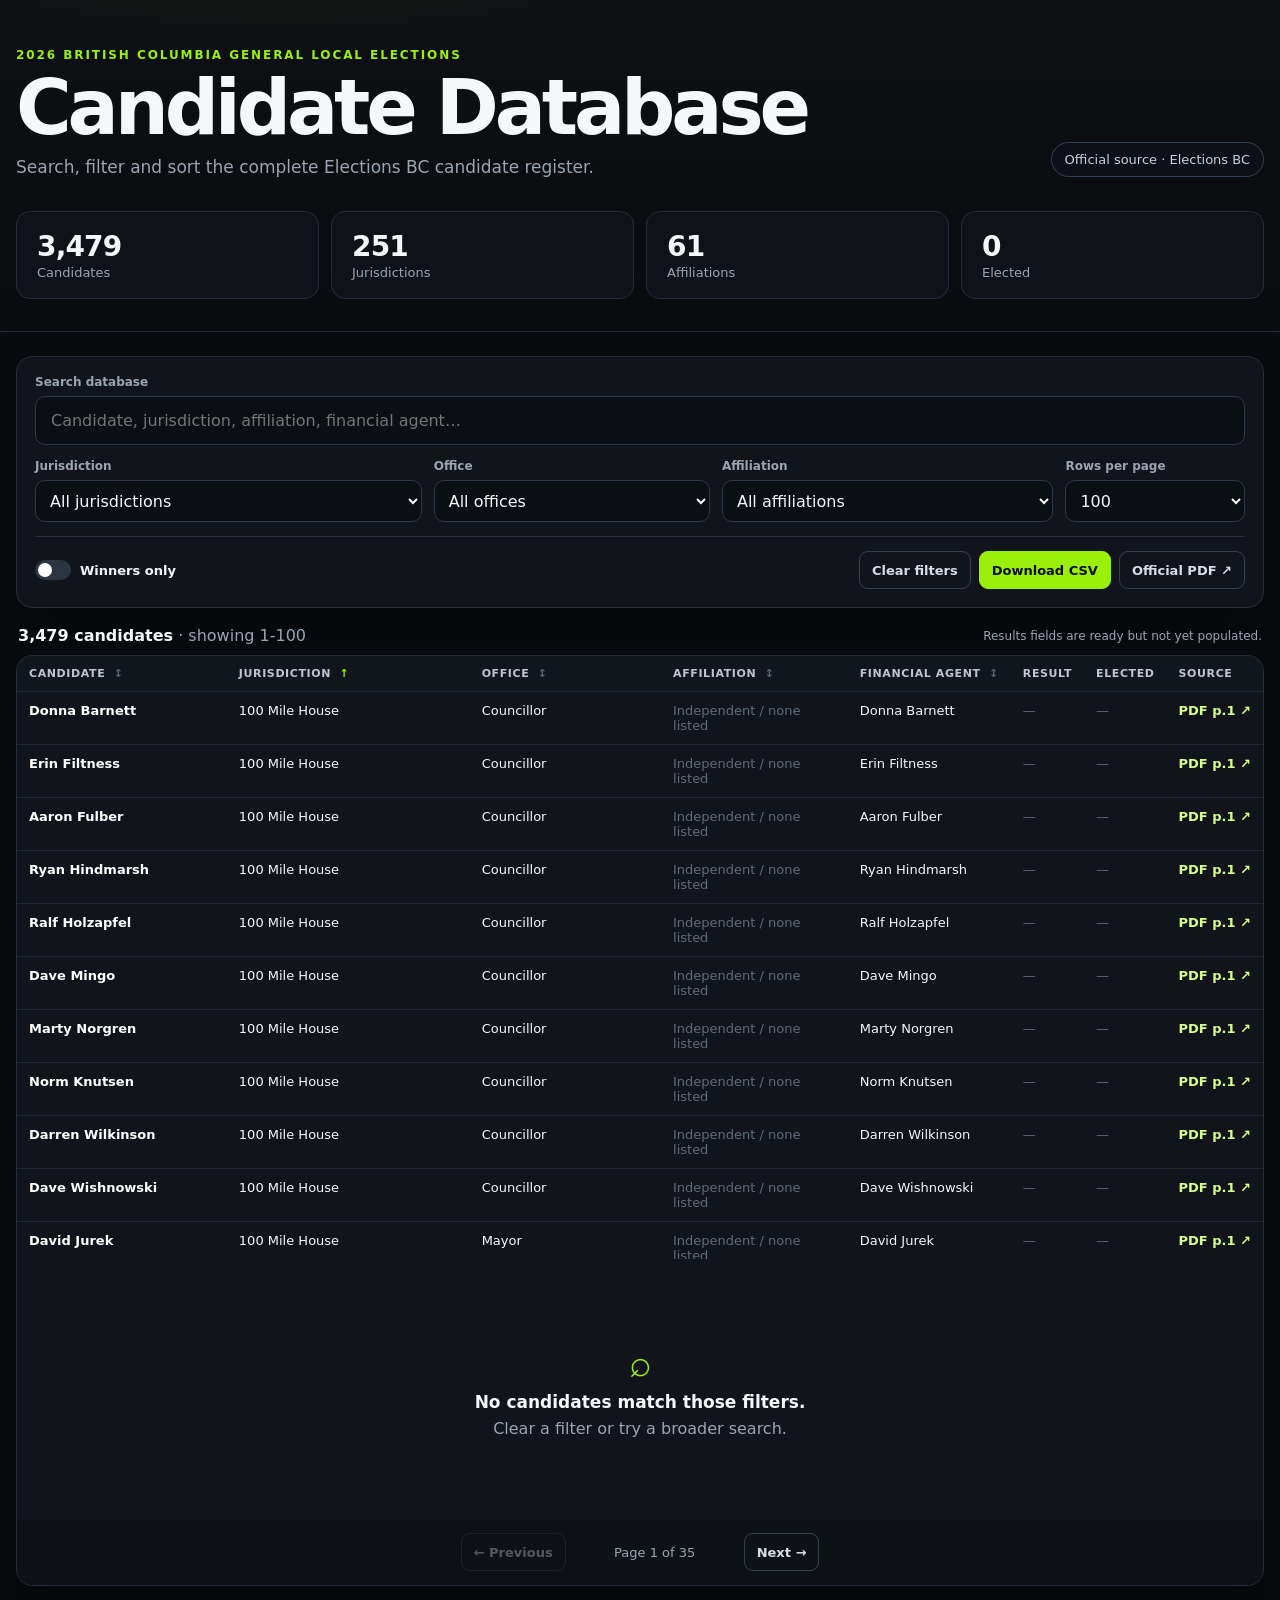
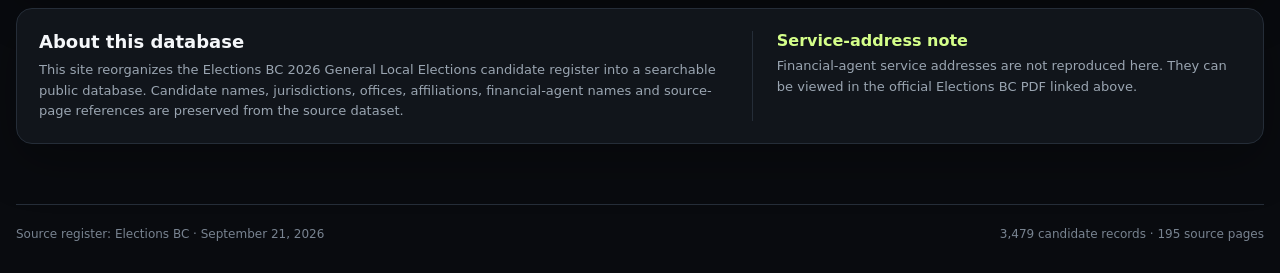
==== index.html @ 19ee2816 "Add files via upload" ====
<!doctype html>
<html lang="en">
<head>
  <meta charset="utf-8" />
  <meta name="viewport" content="width=device-width, initial-scale=1" />
  <meta name="description" content="Searchable database of candidates in the 2026 British Columbia General Local Elections, sourced from Elections BC." />
  <title>BC 2026 Local Elections — Candidate Database</title>
  <link rel="stylesheet" href="styles.css" />
</head>
<body>
  <header class="hero">
    <div class="hero-inner">
      <div class="eyebrow">2026 BRITISH COLUMBIA GENERAL LOCAL ELECTIONS</div>
      <div class="hero-row">
        <div>
          <h1>Candidate Database</h1>
          <p class="lede">Search, filter and sort the complete Elections BC candidate register.</p>
        </div>
        <div class="source-pill">Official source · Elections BC</div>
      </div>

      <div class="stats" aria-label="Database summary">
        <div class="stat">
          <span class="stat-value" id="statCandidates">3,479</span>
          <span class="stat-label">Candidates</span>
        </div>
        <div class="stat">
          <span class="stat-value" id="statJurisdictions">—</span>
          <span class="stat-label">Jurisdictions</span>
        </div>
        <div class="stat">
          <span class="stat-value" id="statAffiliations">—</span>
          <span class="stat-label">Affiliations</span>
        </div>
        <div class="stat">
          <span class="stat-value" id="statElected">0</span>
          <span class="stat-label">Elected</span>
        </div>
      </div>
    </div>
  </header>

  <main class="shell">
    <section class="panel controls-panel">
      <div class="search-wrap">
        <label for="search" class="control-label">Search database</label>
        <input id="search" class="search" type="search"
          placeholder="Candidate, jurisdiction, affiliation, financial agent…"
          autocomplete="off" />
      </div>

      <div class="filter-grid">
        <div>
          <label for="jurisdictionFilter" class="control-label">Jurisdiction</label>
          <select id="jurisdictionFilter"><option value="">All jurisdictions</option></select>
        </div>
        <div>
          <label for="officeFilter" class="control-label">Office</label>
          <select id="officeFilter"><option value="">All offices</option></select>
        </div>
        <div>
          <label for="affiliationFilter" class="control-label">Affiliation</label>
          <select id="affiliationFilter"><option value="">All affiliations</option></select>
        </div>
        <div>
          <label for="pageSize" class="control-label">Rows per page</label>
          <select id="pageSize">
            <option value="50">50</option>
            <option value="100" selected>100</option>
            <option value="250">250</option>
            <option value="100000">All</option>
          </select>
        </div>
      </div>

      <div class="control-footer">
        <label class="toggle" id="electedToggleWrap" title="This becomes useful once election results are added.">
          <input type="checkbox" id="electedOnly" />
          <span class="toggle-ui"></span>
          <span>Winners only</span>
        </label>

        <div class="actions">
          <button id="clearFilters" class="button ghost" type="button">Clear filters</button>
          <a class="button" href="bc-2026-candidates.csv" download>Download CSV</a>
          <a class="button ghost" href="https://elections.bc.ca/docs/lecfa/Registered-Candidates-LEGE-2026-10-17.pdf" target="_blank" rel="noopener">Official PDF ↗</a>
        </div>
      </div>
    </section>

    <section class="results-head">
      <div>
        <strong id="resultCount">Loading…</strong>
        <span class="muted" id="resultContext"></span>
      </div>
      <div class="muted small" id="resultsStatus">Results fields are ready but not yet populated.</div>
    </section>

    <section class="table-card">
      <div class="table-scroll">
        <table id="candidateTable">
          <thead>
            <tr>
              <th><button class="sort" data-sort="candidate">Candidate <span>↕</span></button></th>
              <th><button class="sort" data-sort="jurisdiction">Jurisdiction <span>↕</span></button></th>
              <th><button class="sort" data-sort="office">Office <span>↕</span></button></th>
              <th><button class="sort" data-sort="affiliation">Affiliation <span>↕</span></button></th>
              <th><button class="sort" data-sort="financialAgent">Financial Agent <span>↕</span></button></th>
              <th>Result</th>
              <th>Elected</th>
              <th>Source</th>
            </tr>
          </thead>
          <tbody id="candidateBody"></tbody>
        </table>
      </div>

      <div class="empty" id="emptyState" hidden>
        <div class="empty-icon">⌕</div>
        <strong>No candidates match those filters.</strong>
        <span>Clear a filter or try a broader search.</span>
      </div>

      <nav class="pager" aria-label="Candidate pagination">
        <button class="button ghost" id="prevPage" type="button">← Previous</button>
        <span id="pageIndicator">Page 1</span>
        <button class="button ghost" id="nextPage" type="button">Next →</button>
      </nav>
    </section>

    <section class="about panel">
      <div>
        <h2>About this database</h2>
        <p>
          This site reorganizes the Elections BC 2026 General Local Elections candidate register
          into a searchable public database. Candidate names, jurisdictions, offices, affiliations,
          financial-agent names and source-page references are preserved from the source dataset.
        </p>
      </div>
      <div class="notice">
        <strong>Service-address note</strong>
        <p>
          Financial-agent service addresses are not reproduced here. They can be viewed in the
          official Elections BC PDF linked above.
        </p>
      </div>
    </section>
  </main>

  <footer>
    <div>Source register: Elections BC · September 21, 2026</div>
    <div>3,479 candidate records · 195 source pages</div>
  </footer>

  <script src="app.js"></script>
</body>
</html>
---- styles.css ----
:root {
  --bg: #090b0f;
  --panel: #11151b;
  --panel-2: #151a22;
  --line: #252d38;
  --text: #f5f7fa;
  --muted: #9aa5b1;
  --accent: #9bf00b;
  --accent-2: #d5ff8a;
  --danger: #ff6b6b;
  --shadow: 0 18px 50px rgba(0,0,0,.28);
}

* { box-sizing: border-box; }
html { color-scheme: dark; }
body {
  margin: 0;
  background:
    radial-gradient(900px 420px at 22% -10%, rgba(155,240,11,.11), transparent 60%),
    var(--bg);
  color: var(--text);
  font-family: Inter, ui-sans-serif, system-ui, -apple-system, BlinkMacSystemFont, "Segoe UI", sans-serif;
}

a { color: inherit; }
button, input, select { font: inherit; }

.hero {
  border-bottom: 1px solid var(--line);
  background: linear-gradient(180deg, rgba(255,255,255,.018), transparent);
}
.hero-inner, .shell, footer {
  width: min(1500px, calc(100% - 32px));
  margin: 0 auto;
}
.hero-inner { padding: 48px 0 32px; }
.eyebrow {
  color: var(--accent);
  font-size: 12px;
  font-weight: 800;
  letter-spacing: .16em;
  margin-bottom: 10px;
}
.hero-row {
  display: flex;
  align-items: flex-end;
  justify-content: space-between;
  gap: 24px;
}
h1 {
  margin: 0;
  font-size: clamp(38px, 6vw, 76px);
  line-height: .94;
  letter-spacing: -.055em;
}
.lede {
  margin: 14px 0 0;
  color: var(--muted);
  font-size: 17px;
}
.source-pill {
  border: 1px solid #344050;
  background: #0d1117;
  border-radius: 999px;
  padding: 9px 13px;
  color: #c8d0da;
  white-space: nowrap;
  font-size: 13px;
}
.stats {
  display: grid;
  grid-template-columns: repeat(4, minmax(0, 1fr));
  gap: 12px;
  margin-top: 34px;
}
.stat {
  padding: 18px 20px;
  border: 1px solid var(--line);
  background: rgba(17,21,27,.8);
  border-radius: 14px;
}
.stat-value {
  display: block;
  font-size: 28px;
  font-weight: 850;
  letter-spacing: -.03em;
}
.stat-label {
  color: var(--muted);
  font-size: 13px;
  margin-top: 2px;
  display: block;
}

.shell { padding: 24px 0 60px; }
.panel, .table-card {
  background: var(--panel);
  border: 1px solid var(--line);
  border-radius: 16px;
  box-shadow: var(--shadow);
}
.controls-panel { padding: 18px; }
.control-label {
  display: block;
  font-size: 12px;
  color: var(--muted);
  font-weight: 750;
  margin-bottom: 7px;
}
.search, select {
  width: 100%;
  background: #0b0e13;
  color: var(--text);
  border: 1px solid #303947;
  border-radius: 10px;
  outline: none;
}
.search {
  padding: 14px 15px;
  font-size: 16px;
}
.search:focus, select:focus {
  border-color: var(--accent);
  box-shadow: 0 0 0 3px rgba(155,240,11,.10);
}
.filter-grid {
  display: grid;
  grid-template-columns: 1.4fr 1fr 1.2fr .65fr;
  gap: 12px;
  margin-top: 14px;
}
select { min-height: 42px; padding: 9px 10px; }

.control-footer {
  display: flex;
  justify-content: space-between;
  align-items: center;
  gap: 16px;
  padding-top: 14px;
  margin-top: 14px;
  border-top: 1px solid var(--line);
}
.actions {
  display: flex;
  gap: 8px;
  flex-wrap: wrap;
  justify-content: flex-end;
}
.button {
  min-height: 38px;
  display: inline-flex;
  align-items: center;
  justify-content: center;
  border: 1px solid var(--accent);
  background: var(--accent);
  color: #0a0c0f;
  border-radius: 9px;
  padding: 8px 12px;
  font-weight: 800;
  font-size: 13px;
  cursor: pointer;
  text-decoration: none;
}
.button:hover { filter: brightness(1.06); }
.button.ghost {
  background: transparent;
  color: #d7dde5;
  border-color: #35404e;
}
.button:disabled {
  opacity: .35;
  cursor: not-allowed;
}

.toggle {
  display: inline-flex;
  align-items: center;
  gap: 9px;
  font-size: 13px;
  font-weight: 750;
  cursor: pointer;
  user-select: none;
}
.toggle input { position: absolute; opacity: 0; pointer-events: none; }
.toggle-ui {
  width: 36px;
  height: 20px;
  background: #2b3440;
  border-radius: 999px;
  position: relative;
  transition: .15s ease;
}
.toggle-ui::after {
  content: "";
  width: 14px;
  height: 14px;
  position: absolute;
  top: 3px;
  left: 3px;
  border-radius: 50%;
  background: white;
  transition: .15s ease;
}
.toggle input:checked + .toggle-ui { background: var(--accent); }
.toggle input:checked + .toggle-ui::after { transform: translateX(16px); }

.results-head {
  display: flex;
  align-items: center;
  justify-content: space-between;
  gap: 20px;
  padding: 18px 2px 10px;
}
.muted { color: var(--muted); }
.small { font-size: 12px; }

.table-card { overflow: hidden; }
.table-scroll { overflow: auto; max-height: 67vh; }
table {
  width: 100%;
  border-collapse: separate;
  border-spacing: 0;
  min-width: 1180px;
}
thead {
  position: sticky;
  top: 0;
  z-index: 4;
  background: #11161d;
}
th, td {
  text-align: left;
  padding: 11px 12px;
  border-bottom: 1px solid #202832;
  vertical-align: top;
}
th {
  color: #bdc6d0;
  font-size: 11px;
  text-transform: uppercase;
  letter-spacing: .055em;
  white-space: nowrap;
}
td { font-size: 13px; }
tbody tr:hover { background: rgba(255,255,255,.025); }
.candidate-name {
  font-weight: 800;
  color: #fff;
  white-space: nowrap;
}
.affiliation-empty, .cell-empty { color: #606b78; }
.source-link {
  color: var(--accent-2);
  font-weight: 750;
  text-decoration: none;
  white-space: nowrap;
}
.source-link:hover { text-decoration: underline; }
.badge {
  display: inline-flex;
  align-items: center;
  border-radius: 999px;
  padding: 3px 8px;
  border: 1px solid #384352;
  background: #171d25;
  color: #c5ced8;
  white-space: nowrap;
  font-size: 11px;
}
.badge.elected {
  border-color: rgba(155,240,11,.45);
  background: rgba(155,240,11,.08);
  color: var(--accent-2);
}
.sort {
  padding: 0;
  border: 0;
  background: transparent;
  color: inherit;
  text-transform: inherit;
  letter-spacing: inherit;
  font-weight: 800;
  cursor: pointer;
}
.sort span { color: #596575; margin-left: 4px; }
.sort.active span { color: var(--accent); }

.pager {
  padding: 14px;
  display: flex;
  align-items: center;
  justify-content: center;
  gap: 14px;
  background: #0e1217;
}
#pageIndicator {
  color: var(--muted);
  min-width: 150px;
  text-align: center;
  font-size: 13px;
}

.empty {
  min-height: 260px;
  display: grid;
  place-content: center;
  text-align: center;
  gap: 7px;
  color: var(--muted);
}
.empty strong { color: var(--text); font-size: 17px; }
.empty-icon { font-size: 38px; color: var(--accent); }

.about {
  margin-top: 22px;
  padding: 22px;
  display: grid;
  grid-template-columns: 1.4fr 1fr;
  gap: 28px;
}
.about h2 { margin: 0 0 8px; font-size: 18px; }
.about p {
  color: var(--muted);
  line-height: 1.55;
  margin: 0;
  font-size: 13px;
}
.notice {
  padding-left: 24px;
  border-left: 1px solid var(--line);
}
.notice strong {
  color: var(--accent-2);
  display: block;
  margin-bottom: 6px;
}

footer {
  border-top: 1px solid var(--line);
  padding: 22px 0 32px;
  display: flex;
  justify-content: space-between;
  gap: 20px;
  color: #788390;
  font-size: 12px;
}

@media (max-width: 900px) {
  .hero-row { align-items: flex-start; flex-direction: column; }
  .stats { grid-template-columns: repeat(2, 1fr); }
  .filter-grid { grid-template-columns: 1fr 1fr; }
  .control-footer { align-items: flex-start; flex-direction: column; }
  .actions { justify-content: flex-start; }
  .results-head { align-items: flex-start; flex-direction: column; gap: 5px; }
  .about { grid-template-columns: 1fr; }
  .notice { border-left: 0; border-top: 1px solid var(--line); padding: 18px 0 0; }
  footer { flex-direction: column; gap: 4px; }
}

@media (max-width: 620px) {
  .hero-inner, .shell, footer { width: min(100% - 20px, 1500px); }
  .hero-inner { padding-top: 34px; }
  .filter-grid { grid-template-columns: 1fr; }
  .actions { width: 100%; }
  .actions .button { flex: 1 1 auto; }
  .table-scroll { max-height: none; overflow: visible; }
  table, thead, tbody, tr, th, td { display: block; }
  table { min-width: 0; }
  thead { display: none; }
  tbody { padding: 8px; }
  tbody tr {
    border: 1px solid var(--line);
    border-radius: 12px;
    padding: 12px;
    margin: 8px 0;
    background: #0e1217;
  }
  tbody tr:hover { background: #0e1217; }
  td {
    border: 0;
    padding: 5px 0;
    display: grid;
    grid-template-columns: 112px 1fr;
    gap: 10px;
    line-height: 1.35;
  }
  td::before {
    content: attr(data-label);
    color: #74808e;
    font-size: 10px;
    text-transform: uppercase;
    letter-spacing: .06em;
    font-weight: 800;
  }
  .candidate-name { white-space: normal; }
  .pager { position: sticky; bottom: 0; z-index: 5; }
}
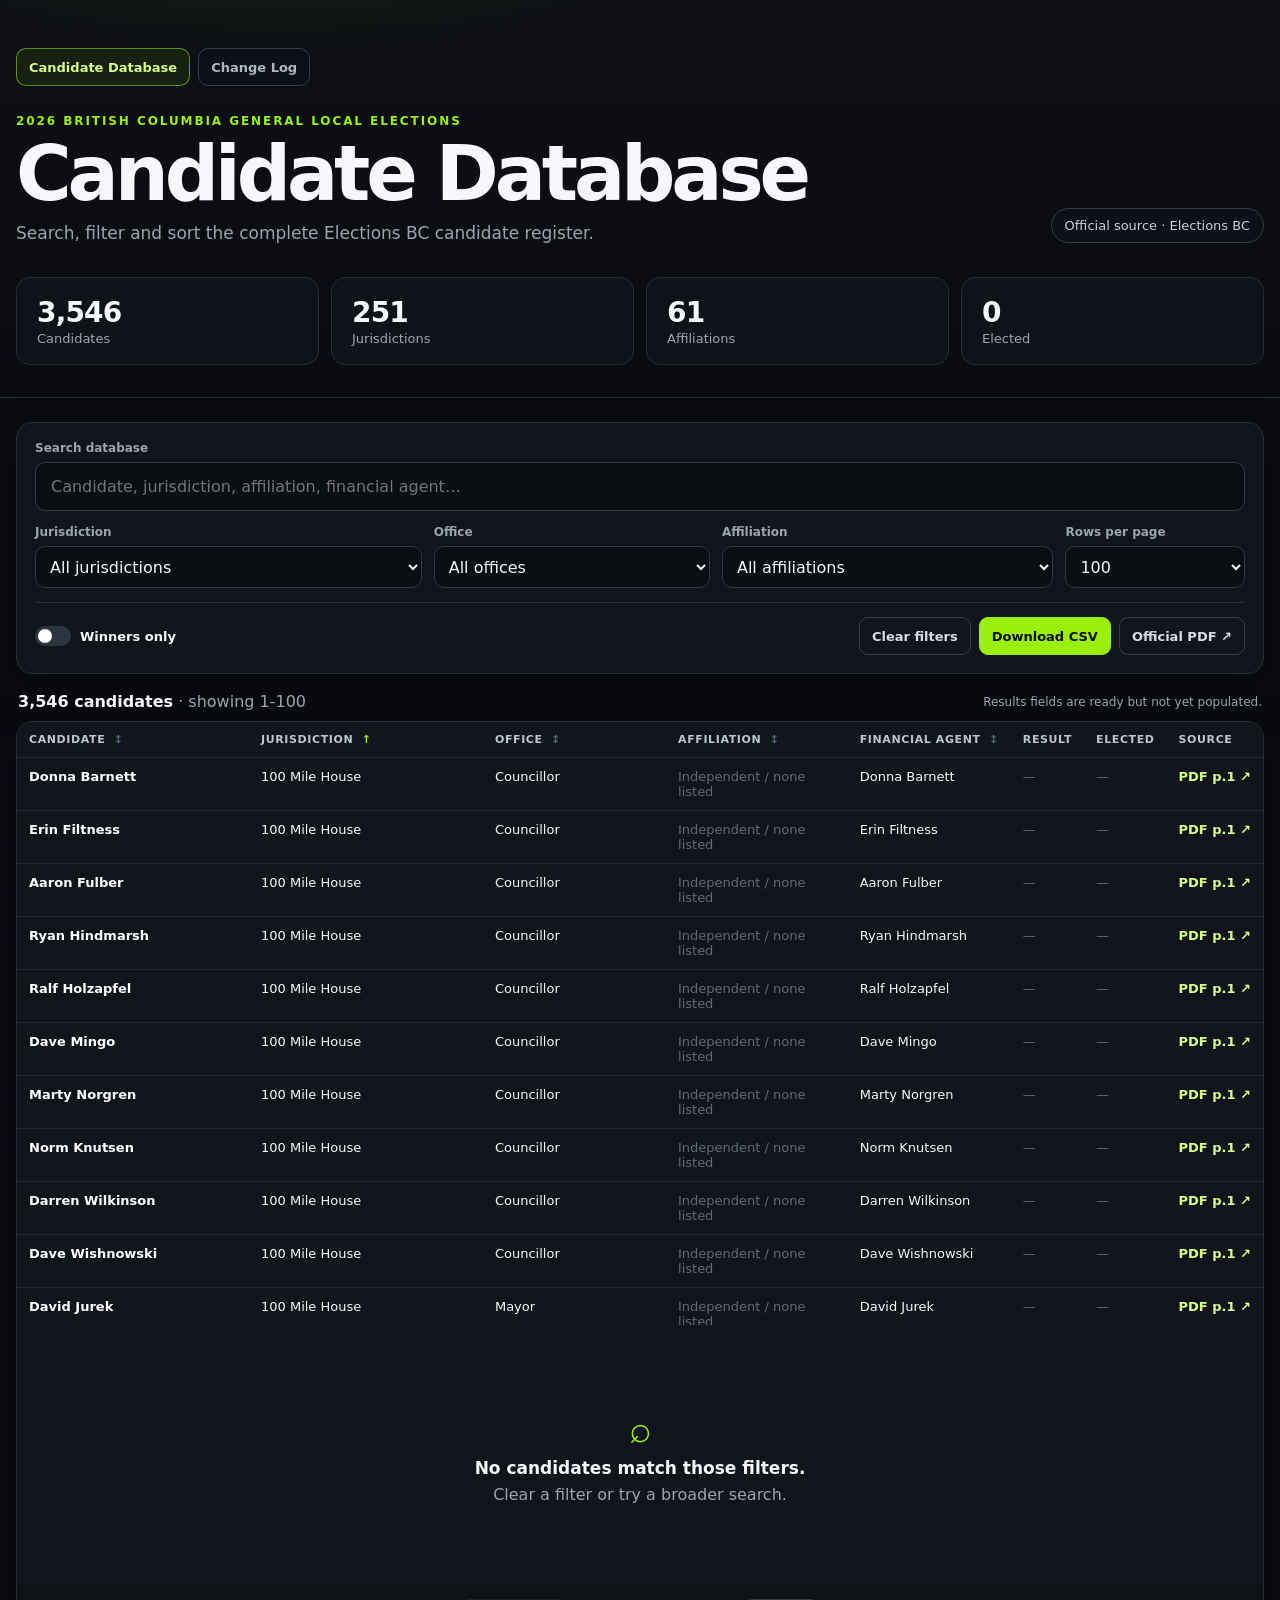
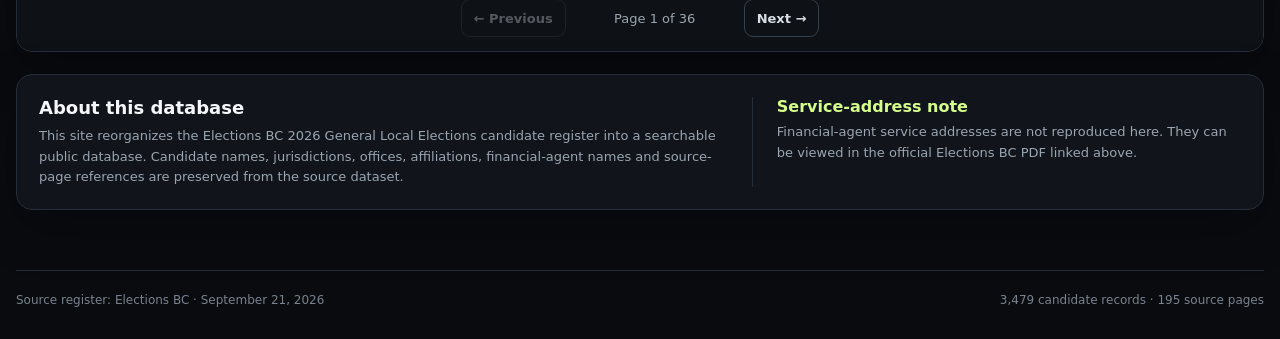
==== commit 3b4e5232: "Add Change Log navigation tab" ====
--- a/index.html
+++ b/index.html
@@ -10,6 +10,11 @@
 <body>
   <header class="hero">
     <div class="hero-inner">
+      <nav class="site-tabs" aria-label="Site sections">
+        <a class="site-tab active" href="index.html" aria-current="page">Candidate Database</a>
+        <a class="site-tab" href="changelog.html">Change Log</a>
+      </nav>
+
       <div class="eyebrow">2026 BRITISH COLUMBIA GENERAL LOCAL ELECTIONS</div>
       <div class="hero-row">
         <div>
--- a/styles.css
+++ b/styles.css
@@ -395,3 +395,223 @@
   .candidate-name { white-space: normal; }
   .pager { position: sticky; bottom: 0; z-index: 5; }
 }
+
+
+/* Site section tabs */
+.site-tabs {
+  display: flex;
+  gap: 8px;
+  flex-wrap: wrap;
+  margin-bottom: 28px;
+}
+.site-tab {
+  display: inline-flex;
+  align-items: center;
+  min-height: 38px;
+  padding: 8px 12px;
+  border: 1px solid #344050;
+  border-radius: 10px;
+  color: #aeb8c5;
+  text-decoration: none;
+  font-size: 13px;
+  font-weight: 800;
+  background: #0d1117;
+}
+.site-tab:hover { border-color: #4a586a; color: #fff; }
+.site-tab.active {
+  border-color: rgba(155,240,11,.55);
+  background: rgba(155,240,11,.08);
+  color: var(--accent-2);
+}
+
+/* Candidate change log */
+.changelog-controls {
+  padding: 18px;
+  display: grid;
+  grid-template-columns: minmax(0, 1fr) auto;
+  gap: 14px;
+  align-items: end;
+}
+.change-filter-row {
+  display: flex;
+  gap: 10px;
+  align-items: end;
+}
+.change-filter-row > div { min-width: 190px; }
+
+.change-log {
+  display: grid;
+  gap: 16px;
+}
+.change-day {
+  overflow: hidden;
+  background: var(--panel);
+  border: 1px solid var(--line);
+  border-radius: 16px;
+  box-shadow: var(--shadow);
+}
+.change-day-head {
+  display: flex;
+  justify-content: space-between;
+  gap: 20px;
+  padding: 18px 20px;
+  border-bottom: 1px solid var(--line);
+  background: linear-gradient(180deg, rgba(255,255,255,.018), transparent);
+}
+.change-date {
+  font-size: 22px;
+  font-weight: 850;
+  letter-spacing: -.025em;
+}
+.change-revision-meta {
+  display: flex;
+  gap: 9px 14px;
+  flex-wrap: wrap;
+  align-items: center;
+  margin-top: 8px;
+  color: var(--muted);
+  font-size: 12px;
+}
+.reconstructed-tag,
+.observed-tag {
+  display: inline-flex;
+  align-items: center;
+  min-height: 22px;
+  padding: 3px 8px;
+  border-radius: 999px;
+  font-size: 10px;
+  font-weight: 850;
+  letter-spacing: .04em;
+  text-transform: uppercase;
+}
+.reconstructed-tag {
+  color: #ffd88d;
+  border: 1px solid rgba(255,209,102,.35);
+  background: rgba(255,209,102,.07);
+}
+.observed-tag {
+  color: var(--accent-2);
+  border: 1px solid rgba(155,240,11,.35);
+  background: rgba(155,240,11,.07);
+}
+.change-count-pills {
+  display: flex;
+  gap: 7px;
+  flex-wrap: wrap;
+  justify-content: flex-end;
+  align-content: flex-start;
+}
+.pill {
+  display: inline-flex;
+  align-items: center;
+  min-height: 28px;
+  padding: 5px 9px;
+  border-radius: 999px;
+  border: 1px solid #35404e;
+  color: #cbd3dd;
+  background: #0e1319;
+  font-size: 11px;
+  font-weight: 800;
+  white-space: nowrap;
+}
+.pill.add { border-color: rgba(155,240,11,.35); color: var(--accent-2); }
+.pill.remove { border-color: rgba(255,107,107,.35); color: #ff9a9a; }
+.pill.status { border-color: rgba(111,210,255,.35); color: #9ee4ff; }
+.pill.field { border-color: rgba(193,144,255,.35); color: #d8b8ff; }
+
+.change-items {
+  display: grid;
+}
+.change-item {
+  display: grid;
+  grid-template-columns: 84px minmax(0, 1fr);
+  gap: 15px;
+  padding: 15px 20px;
+  border-bottom: 1px solid #202832;
+}
+.change-item:last-child { border-bottom: 0; }
+.change-item:hover { background: rgba(255,255,255,.018); }
+.change-badge {
+  width: max-content;
+  height: max-content;
+  min-width: 68px;
+  text-align: center;
+  border-radius: 7px;
+  padding: 5px 7px;
+  font-size: 10px;
+  font-weight: 900;
+  letter-spacing: .055em;
+  border: 1px solid #3a4553;
+  color: #dbe2eb;
+  background: #111820;
+}
+.change-added .change-badge {
+  color: #cfff7e;
+  border-color: rgba(155,240,11,.38);
+  background: rgba(155,240,11,.07);
+}
+.change-removed .change-badge {
+  color: #ff9c9c;
+  border-color: rgba(255,107,107,.38);
+  background: rgba(255,107,107,.07);
+}
+.change-status .change-badge {
+  color: #9ee4ff;
+  border-color: rgba(111,210,255,.38);
+  background: rgba(111,210,255,.07);
+}
+.change-modified .change-badge {
+  color: #d8b8ff;
+  border-color: rgba(193,144,255,.38);
+  background: rgba(193,144,255,.07);
+}
+.change-name {
+  color: #fff;
+  font-size: 15px;
+  font-weight: 850;
+}
+.change-sub {
+  margin-top: 3px;
+  color: var(--muted);
+  font-size: 12px;
+  line-height: 1.4;
+}
+.change-detail {
+  margin-top: 8px;
+  color: #e7edf4;
+  font-size: 13px;
+  font-weight: 700;
+}
+.change-meta {
+  display: block;
+  margin-top: 6px;
+  color: #6f7b89;
+  font-size: 11px;
+}
+.no-events {
+  padding: 22px 20px;
+  color: var(--muted);
+  font-size: 13px;
+}
+
+@media (max-width: 900px) {
+  .changelog-controls { grid-template-columns: 1fr; }
+  .change-filter-row { align-items: stretch; }
+  .change-filter-row > div { flex: 1; min-width: 0; }
+  .change-day-head { flex-direction: column; }
+  .change-count-pills { justify-content: flex-start; }
+}
+
+@media (max-width: 620px) {
+  .site-tabs { margin-bottom: 22px; }
+  .site-tab { flex: 1 1 auto; justify-content: center; }
+  .change-filter-row { flex-direction: column; }
+  .change-filter-row .button { width: 100%; }
+  .change-item {
+    grid-template-columns: 1fr;
+    gap: 8px;
+    padding: 14px 15px;
+  }
+  .change-day-head { padding: 16px 15px; }
+  .change-date { font-size: 19px; }
+}
